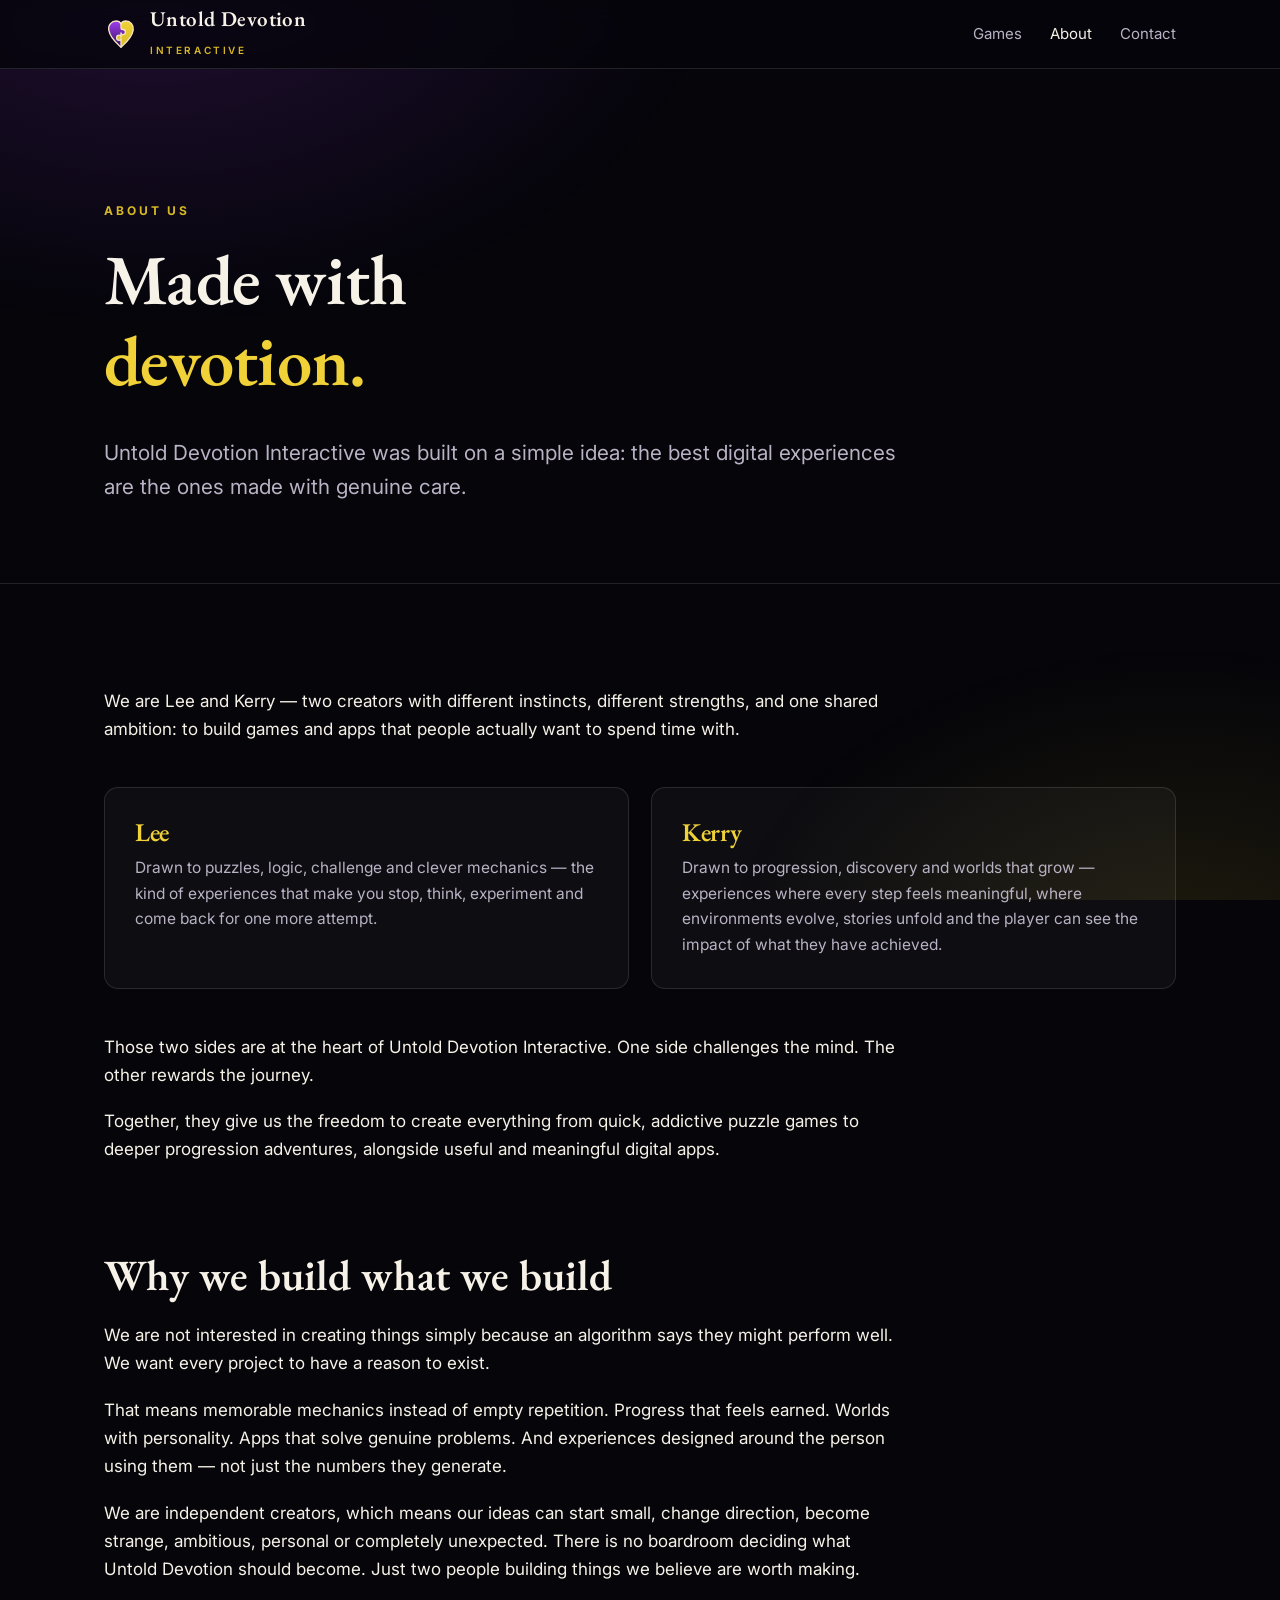
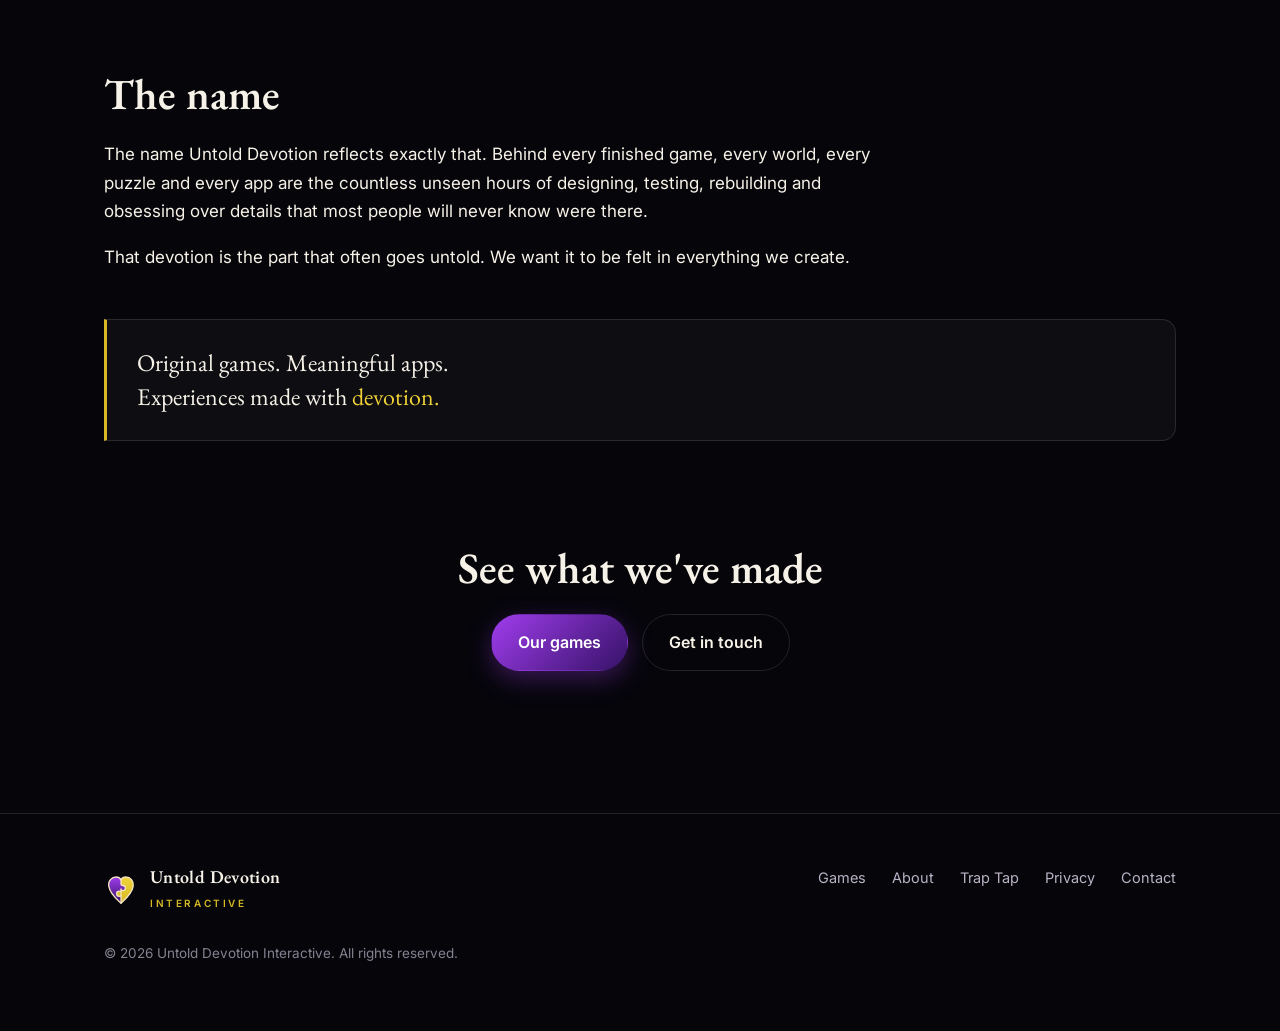
==== about/index.html @ 7710768f "Initial site" ====
<!DOCTYPE html>
<html lang="en-GB">
<head>
<meta charset="utf-8">
<meta name="viewport" content="width=device-width, initial-scale=1">
<title>About Us — Untold Devotion Interactive</title>
<meta name="description" content="Untold Devotion Interactive is Lee and Kerry — two independent creators making original games and meaningful apps, built with genuine care.">
<link rel="canonical" href="https://untolddevotion.com/about/">
<meta name="theme-color" content="#05050A">

<meta property="og:type" content="website">
<meta property="og:site_name" content="Untold Devotion Interactive">
<meta property="og:title" content="About Untold Devotion Interactive">
<meta property="og:description" content="Two independent creators. Original games. Meaningful apps. Experiences made with devotion.">
<meta property="og:url" content="https://untolddevotion.com/about/">
<meta property="og:image" content="https://untolddevotion.com/assets/brand/og-image.png">
<meta name="twitter:card" content="summary_large_image">

<link rel="icon" href="/favicon.ico" sizes="any">
<link rel="icon" href="/assets/brand/heart.svg" type="image/svg+xml">
<link rel="apple-touch-icon" href="/assets/brand/heart-512.png">

<link rel="preconnect" href="https://fonts.googleapis.com">
<link rel="preconnect" href="https://fonts.gstatic.com" crossorigin>
<link href="https://fonts.googleapis.com/css2?family=EB+Garamond:wght@500;600&family=Inter:wght@400;600;700&display=swap" rel="stylesheet">
<link rel="stylesheet" href="/assets/site.css">
</head>
<body>
<a class="skip" href="#main">Skip to content</a>

<header class="site-header">
  <div class="wrap">
    <a class="brand" href="/">
      <img src="/assets/brand/heart.svg" alt="" width="34" height="34">
      <span>
        <span class="brand-name">Untold Devotion</span><br>
        <span class="brand-sub">Interactive</span>
      </span>
    </a>
    <nav class="nav" aria-label="Main">
      <a href="/games/">Games</a>
      <a href="/about/" aria-current="page">About</a>
      <a href="/#contact">Contact</a>
    </nav>
  </div>
</header>

<main id="main">

  <section class="hero" style="padding-bottom:clamp(32px,5vw,56px)">
    <div class="wrap">
      <p class="eyebrow">About Us</p>
      <h1 style="max-width:16ch">Made with <span class="gold">devotion.</span></h1>
      <p class="lede" style="font-size:1.3rem">Untold Devotion Interactive was built on a simple idea: the best digital experiences are the ones made with genuine care.</p>
    </div>
  </section>

  <hr class="rule">

  <section>
    <div class="wrap"><div class="prose">
      <p>We are Lee and Kerry — two creators with different instincts, different strengths, and one shared ambition: to build games and apps that people actually want to spend time with.</p>
    </div></div>

    <div class="wrap" style="margin-block:44px">
      <div class="grid grid-2">
        <div class="card">
          <h3 class="gold" style="font-family:var(--display);font-size:1.6rem;font-weight:600">Lee</h3>
          <p>Drawn to puzzles, logic, challenge and clever mechanics — the kind of experiences that make you stop, think, experiment and come back for one more attempt.</p>
        </div>
        <div class="card">
          <h3 class="gold" style="font-family:var(--display);font-size:1.6rem;font-weight:600">Kerry</h3>
          <p>Drawn to progression, discovery and worlds that grow — experiences where every step feels meaningful, where environments evolve, stories unfold and the player can see the impact of what they have achieved.</p>
        </div>
      </div>
    </div>

    <div class="wrap"><div class="prose">
      <p>Those two sides are at the heart of Untold Devotion Interactive. One side challenges the mind. The other rewards the journey.</p>
      <p>Together, they give us the freedom to create everything from quick, addictive puzzle games to deeper progression adventures, alongside useful and meaningful digital apps.</p>

      <h2>Why we build what we build</h2>
      <p>We are not interested in creating things simply because an algorithm says they might perform well. We want every project to have a reason to exist.</p>
      <p>That means memorable mechanics instead of empty repetition. Progress that feels earned. Worlds with personality. Apps that solve genuine problems. And experiences designed around the person using them — not just the numbers they generate.</p>
      <p>We are independent creators, which means our ideas can start small, change direction, become strange, ambitious, personal or completely unexpected. There is no boardroom deciding what Untold Devotion should become. Just two people building things we believe are worth making.</p>

      <h2>The name</h2>
      <p>The name Untold Devotion reflects exactly that. Behind every finished game, every world, every puzzle and every app are the countless unseen hours of designing, testing, rebuilding and obsessing over details that most people will never know were there.</p>
      <p>That devotion is the part that often goes untold. We want it to be felt in everything we create.</p>
    </div></div>

    <div class="wrap" style="margin-top:48px">
      <div class="callout">
        <p style="font-family:var(--display);font-size:1.5rem;line-height:1.4;color:var(--cream)">Original games. Meaningful apps.<br>Experiences made with <span class="gold">devotion.</span></p>
      </div>
    </div>
  </section>

  <section class="cta-band" style="padding-top:0">
    <div class="wrap">
      <h2>See what we've made</h2>
      <div class="btn-row">
        <a class="btn btn-primary" href="/games/">Our games</a>
        <a class="btn btn-ghost" href="mailto:hello@untolddevotion.com">Get in touch</a>
      </div>
    </div>
  </section>

</main>

<footer class="site-footer">
  <div class="wrap">
    <div class="footer-grid">
      <div>
        <a class="brand" href="/">
          <img src="/assets/brand/heart.svg" alt="" width="30" height="30">
          <span>
            <span class="brand-name" style="font-size:18px">Untold Devotion</span><br>
            <span class="brand-sub">Interactive</span>
          </span>
        </a>
      </div>
      <nav class="footer-links" aria-label="Footer">
        <a href="/games/">Games</a>
        <a href="/about/">About</a>
        <a href="/traptap/">Trap Tap</a>
        <a href="/privacy/">Privacy</a>
        <a href="mailto:hello@untolddevotion.com">Contact</a>
      </nav>
    </div>
    <p class="footer-legal">© <span id="yr">2026</span> Untold Devotion Interactive. All rights reserved.</p>
  </div>
</footer>

<script>document.getElementById('yr').textContent = new Date().getFullYear();</script>
</body>
</html>
---- assets/site.css ----
/* Untold Devotion Interactive — site styles
   Brand kit v1.1. Locked palette: purple + gold on midnight. */

:root {
  --midnight: #05050A;
  --disc-midnight: #0B0A13;
  --deep-violet: #361267;
  --purple: #A03DED;
  --lilac: #D468F9;
  --gold: #D7B925;
  --warm-gold: #F0D238;
  --antique-gold: #897708;
  --cream: #F7F2E8;
  --seam-cream: #F4E4C2;
  --ink: #20142F;

  --text: var(--cream);
  --text-dim: #b9b2c4;
  --hairline: rgba(247, 242, 232, 0.12);
  --surface: rgba(247, 242, 232, 0.035);

  --display: "EB Garamond", Georgia, "Times New Roman", serif;
  --ui: "Inter", -apple-system, BlinkMacSystemFont, "Segoe UI", Roboto, sans-serif;

  --maxw: 1120px;
  --radius: 14px;
}

*, *::before, *::after { box-sizing: border-box; }

html { scroll-behavior: smooth; -webkit-text-size-adjust: 100%; }

body {
  margin: 0;
  background: var(--midnight);
  color: var(--text);
  font-family: var(--ui);
  font-size: 17px;
  line-height: 1.65;
  -webkit-font-smoothing: antialiased;
}

/* Ambient brand glow, purple top-left into gold bottom-right */
body::before {
  content: "";
  position: fixed;
  inset: 0;
  z-index: -1;
  background:
    radial-gradient(58rem 40rem at 12% -8%, rgba(160, 61, 237, 0.20), transparent 62%),
    radial-gradient(48rem 34rem at 92% 108%, rgba(215, 185, 37, 0.13), transparent 60%);
  pointer-events: none;
}

img, svg { max-width: 100%; height: auto; display: block; }

a { color: var(--lilac); text-decoration: none; }
a:hover { text-decoration: underline; }

:focus-visible {
  outline: 3px solid var(--warm-gold);
  outline-offset: 3px;
  border-radius: 4px;
}

.wrap { width: 100%; max-width: var(--maxw); margin-inline: auto; padding-inline: 24px; }

.skip {
  position: absolute; left: -9999px;
  background: var(--cream); color: var(--ink);
  padding: 12px 18px; border-radius: 0 0 8px 0; font-weight: 600; z-index: 100;
}
.skip:focus { left: 0; top: 0; }

/* ---------- Header ---------- */

.site-header {
  position: sticky; top: 0; z-index: 50;
  background: rgba(5, 5, 10, 0.82);
  backdrop-filter: saturate(160%) blur(14px);
  border-bottom: 1px solid var(--hairline);
}
.site-header .wrap {
  display: flex; align-items: center; justify-content: space-between;
  gap: 24px; min-height: 68px;
}

.brand { display: flex; align-items: center; gap: 12px; color: var(--cream); }
.brand:hover { text-decoration: none; }
.brand img { width: 34px; height: 34px; }
.brand-name {
  font-family: var(--display);
  font-size: 21px; font-weight: 600; letter-spacing: 0.02em; line-height: 1.1;
}
.brand-sub {
  font-size: 10px; letter-spacing: 0.26em; text-transform: uppercase;
  color: var(--gold); font-weight: 600; line-height: 1.1;
}

.nav { display: flex; align-items: center; gap: 28px; font-size: 15px; }
.nav a { color: var(--text-dim); }
.nav a:hover, .nav a[aria-current="page"] { color: var(--cream); text-decoration: none; }

/* ---------- Buttons ---------- */

.btn {
  display: inline-flex; align-items: center; justify-content: center; gap: 10px;
  font-family: var(--ui); font-size: 16px; font-weight: 600;
  padding: 14px 26px; border-radius: 999px; border: 1px solid transparent;
  cursor: pointer; transition: transform .15s ease, box-shadow .15s ease, background .15s ease;
}
.btn:hover { text-decoration: none; transform: translateY(-2px); }

.btn-primary {
  background: linear-gradient(135deg, var(--purple), var(--deep-violet));
  color: #fff;
  box-shadow: 0 8px 26px rgba(160, 61, 237, 0.34);
}
.btn-primary:hover { box-shadow: 0 12px 34px rgba(160, 61, 237, 0.46); }

.btn-ghost { background: transparent; border-color: var(--hairline); color: var(--cream); }
.btn-ghost:hover { border-color: var(--gold); color: var(--warm-gold); }

.btn[aria-disabled="true"] {
  opacity: .45; cursor: not-allowed; pointer-events: none;
}

.btn-row { display: flex; flex-wrap: wrap; gap: 14px; align-items: center; }

/* Play badge — text lockup, no third-party image dependency */
.badge-store {
  display: inline-flex; align-items: center; gap: 12px;
  padding: 12px 24px 12px 20px; border-radius: 12px;
  background: var(--cream); color: var(--ink);
  border: 1px solid var(--seam-cream);
  transition: transform .15s ease, box-shadow .15s ease;
  box-shadow: 0 6px 22px rgba(0,0,0,.4);
}
.badge-store:hover { text-decoration: none; transform: translateY(-2px); box-shadow: 0 10px 30px rgba(0,0,0,.5); }
.badge-store svg { width: 26px; height: 29px; flex: none; }
.badge-store .badge-text { display: flex; flex-direction: column; line-height: 1.15; }
.badge-store .badge-small { font-size: 10px; letter-spacing: .14em; text-transform: uppercase; opacity: .72; }
.badge-store .badge-big { font-size: 18px; font-weight: 700; letter-spacing: .01em; }

.badge-soon {
  display: inline-flex; align-items: center; gap: 12px;
  padding: 12px 24px 12px 20px; border-radius: 12px;
  border: 1px dashed var(--hairline); color: var(--text-dim); background: transparent;
}
.badge-soon svg { width: 26px; height: 29px; flex: none; opacity: .5; }
.badge-soon .badge-text { display: flex; flex-direction: column; line-height: 1.15; }
.badge-soon .badge-small { font-size: 10px; letter-spacing: .14em; text-transform: uppercase; opacity: .7; }
.badge-soon .badge-big { font-size: 18px; font-weight: 700; }

/* ---------- Typography ---------- */

h1, h2, h3 { font-family: var(--display); font-weight: 600; line-height: 1.15; margin: 0 0 .5em; }
h1 { font-size: clamp(2.6rem, 6.5vw, 4.4rem); letter-spacing: -0.01em; }
h2 { font-size: clamp(1.9rem, 3.6vw, 2.7rem); }
h3 { font-size: 1.3rem; font-family: var(--ui); font-weight: 700; letter-spacing: -0.01em; }
p { margin: 0 0 1.1em; }

.eyebrow {
  font-family: var(--ui); font-size: 12px; font-weight: 700;
  letter-spacing: 0.24em; text-transform: uppercase; color: var(--gold);
  margin-bottom: 18px;
}
.lede { font-size: 1.18rem; color: var(--text-dim); max-width: 62ch; }
.gold { color: var(--warm-gold); }
.rule { height: 1px; background: var(--hairline); border: 0; margin: 0; }

section { padding-block: clamp(56px, 8vw, 104px); }
.section-head { max-width: 62ch; margin-bottom: 44px; }

/* ---------- Hero ---------- */

.hero { padding-block: clamp(64px, 11vw, 132px); }
.hero-grid {
  display: grid; grid-template-columns: 1.15fr .85fr;
  gap: clamp(32px, 6vw, 72px); align-items: center;
}
.hero-art { display: flex; justify-content: center; }
.hero-art img { width: min(340px, 78%); filter: drop-shadow(0 24px 60px rgba(160, 61, 237, .42)); }

/* ---------- Cards ---------- */

.grid { display: grid; gap: 22px; }
.grid-3 { grid-template-columns: repeat(3, 1fr); }
.grid-2 { grid-template-columns: repeat(2, 1fr); }

.card {
  background: var(--surface);
  border: 1px solid var(--hairline);
  border-radius: var(--radius);
  padding: 30px;
}
.card h3 { margin-bottom: 8px; }
.card p { color: var(--text-dim); margin: 0; font-size: 15.5px; }
.card .num {
  font-family: var(--display); font-size: 2rem; color: var(--gold);
  line-height: 1; margin-bottom: 12px;
}

/* Route cards — homepage Games / Apps split */
.route-card { display: block; color: var(--text); transition: border-color .2s ease, transform .2s ease; }
.route-card:hover { text-decoration: none; border-color: rgba(215,185,37,.45); transform: translateY(-3px); }
.route-card p { color: var(--text-dim); }
.route-link { font-weight: 600; font-size: 15px; color: var(--lilac); }
.route-card:hover .route-link { color: var(--warm-gold); }

/* Game card */
.game-card {
  display: grid; grid-template-columns: 168px 1fr; gap: 30px; align-items: center;
  background: var(--surface); border: 1px solid var(--hairline);
  border-radius: 20px; padding: 32px;
  transition: border-color .2s ease, transform .2s ease;
}
.game-card:hover { border-color: rgba(215,185,37,.4); transform: translateY(-3px); }
.game-card .art {
  width: 168px; height: 168px; border-radius: 34px; overflow: hidden;
  background: linear-gradient(150deg, var(--deep-violet), var(--midnight));
  display: grid; place-items: center;
  border: 1px solid var(--hairline);
}
.game-card .art img { width: 100%; height: 100%; object-fit: cover; }
.game-card h3 { font-family: var(--display); font-size: 1.75rem; font-weight: 600; margin-bottom: 6px; }
.meta { display: flex; flex-wrap: wrap; gap: 8px; margin: 0 0 14px; padding: 0; list-style: none; }
.meta li {
  font-size: 12px; letter-spacing: .08em; text-transform: uppercase; font-weight: 600;
  padding: 5px 12px; border-radius: 999px;
  border: 1px solid var(--hairline); color: var(--text-dim);
}

/* Screenshots */
.shots {
  display: grid; grid-auto-flow: column; grid-auto-columns: minmax(232px, 1fr);
  gap: 20px; overflow-x: auto; padding-bottom: 14px;
  scroll-snap-type: x mandatory;
}
.shot {
  aspect-ratio: 9 / 19.5; border-radius: 20px; overflow: hidden;
  background: linear-gradient(160deg, var(--disc-midnight), #150d24);
  border: 1px solid var(--hairline);
  display: grid; place-items: center; text-align: center;
  color: var(--text-dim); font-size: 13px; padding: 20px;
  scroll-snap-align: start;
}
.shot img { width: 100%; height: 100%; object-fit: cover; }

/* Callout */
.callout {
  border: 1px solid var(--hairline); border-left: 3px solid var(--gold);
  background: var(--surface); border-radius: 0 var(--radius) var(--radius) 0;
  padding: 26px 30px;
}
.callout p:last-child { margin-bottom: 0; }

/* CTA band */
.cta-band { text-align: center; }
.cta-band .btn-row { justify-content: center; }

/* ---------- Prose (privacy, legal) ---------- */

.prose { max-width: 72ch; }
.prose h2 { margin-top: 2em; }
.prose ul { padding-left: 1.3em; color: var(--text-dim); }
.prose li { margin-bottom: .5em; }
.prose .updated { color: var(--text-dim); font-size: 15px; }

/* ---------- Footer ---------- */

.site-footer {
  border-top: 1px solid var(--hairline);
  padding-block: 52px; margin-top: 40px;
  color: var(--text-dim); font-size: 14.5px;
}
.footer-grid { display: flex; flex-wrap: wrap; gap: 32px; justify-content: space-between; align-items: flex-start; }
.footer-links { display: flex; flex-wrap: wrap; gap: 26px; }
.footer-links a { color: var(--text-dim); }
.footer-links a:hover { color: var(--cream); }
.footer-legal { margin-top: 28px; font-size: 13.5px; opacity: .72; max-width: 70ch; }

/* ---------- Responsive ---------- */

@media (max-width: 900px) {
  .hero-grid { grid-template-columns: 1fr; text-align: left; }
  .hero-art { order: -1; }
  .hero-art img { width: min(220px, 55%); }
  .grid-3, .grid-2 { grid-template-columns: 1fr; }
  .game-card { grid-template-columns: 1fr; justify-items: start; }
  .nav { gap: 18px; font-size: 14px; }
  .brand-sub { display: none; }
  .brand-name { font-size: 17px; white-space: nowrap; }
  .brand img { width: 28px; height: 28px; }
  .site-header .wrap { gap: 14px; min-height: 60px; }
}

@media (max-width: 560px) {
  body { font-size: 16px; }
  .wrap { padding-inline: 18px; }
  .btn, .badge-store, .badge-soon { width: 100%; }
  .btn-row { gap: 10px; }
  .game-card .art { width: 128px; height: 128px; border-radius: 26px; }
  .card { padding: 24px; }
}

@media (prefers-reduced-motion: reduce) {
  html { scroll-behavior: auto; }
  * { transition: none !important; animation: none !important; }
}
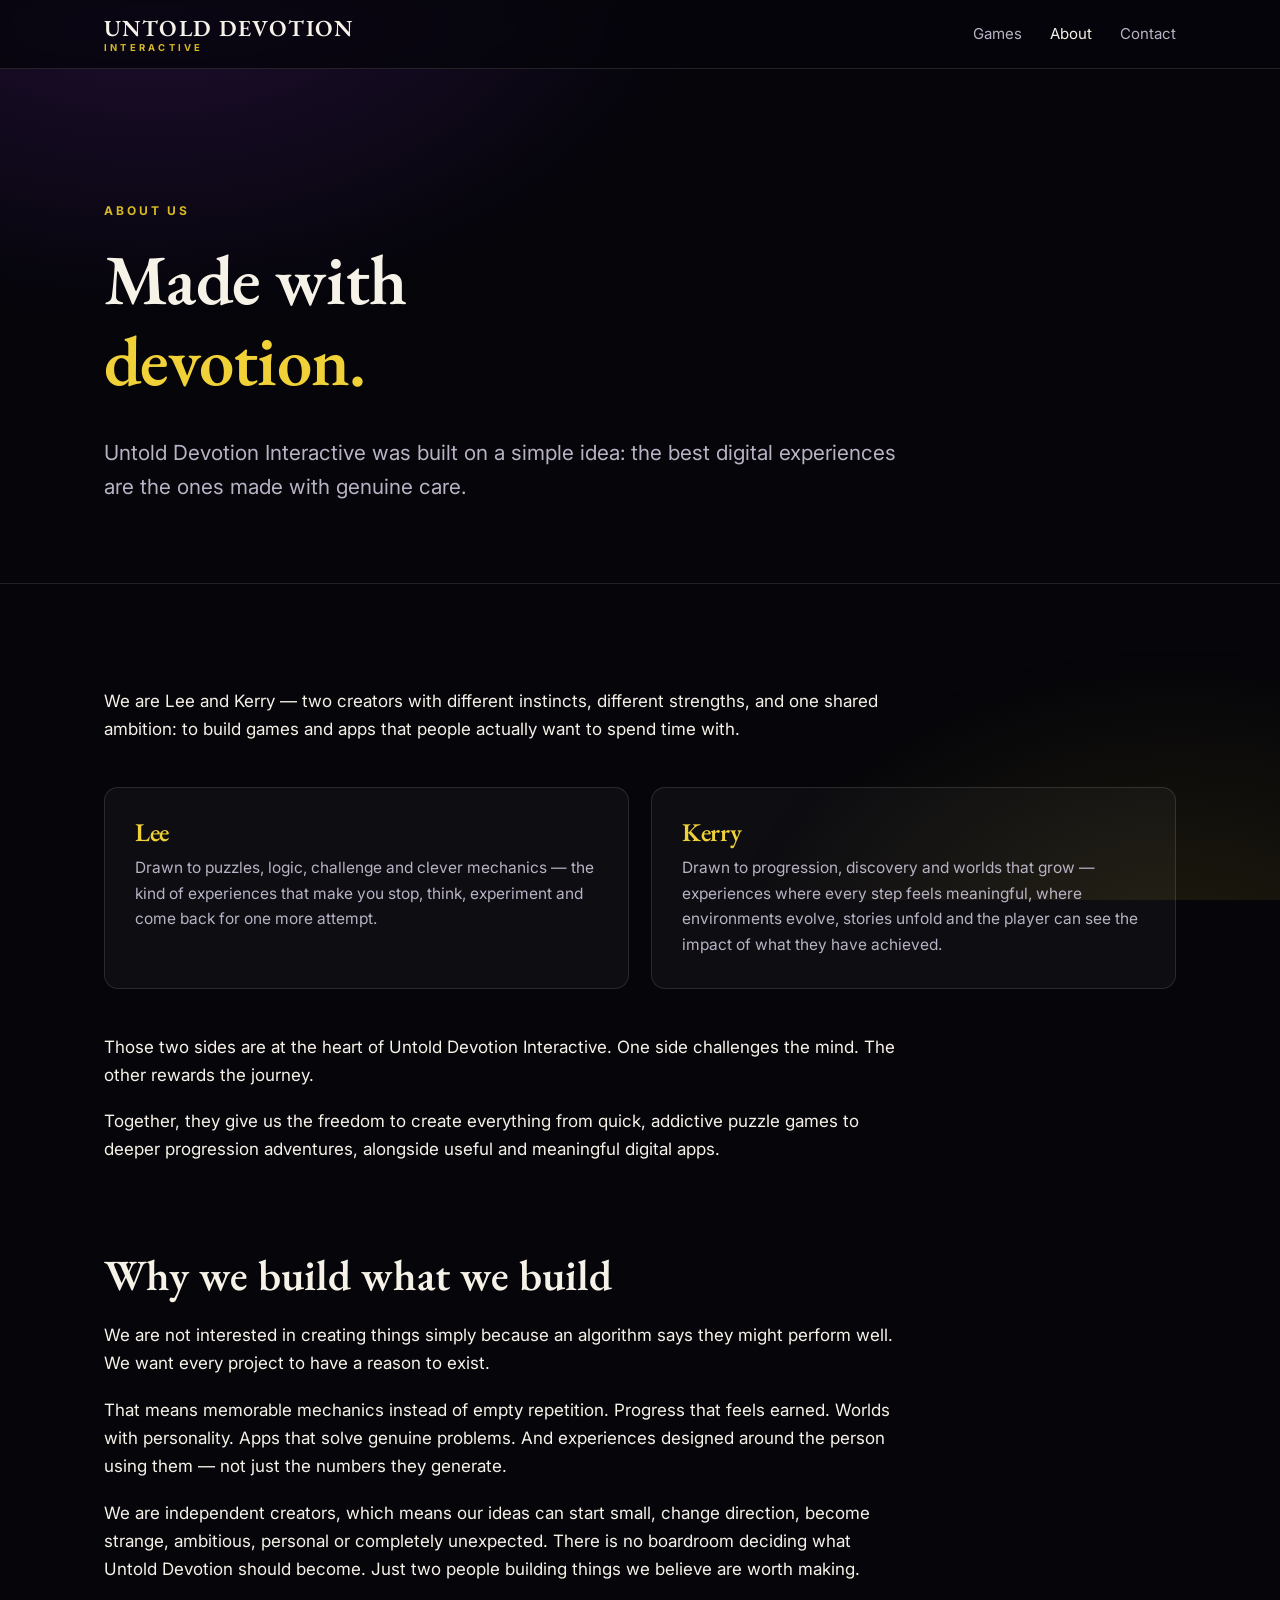
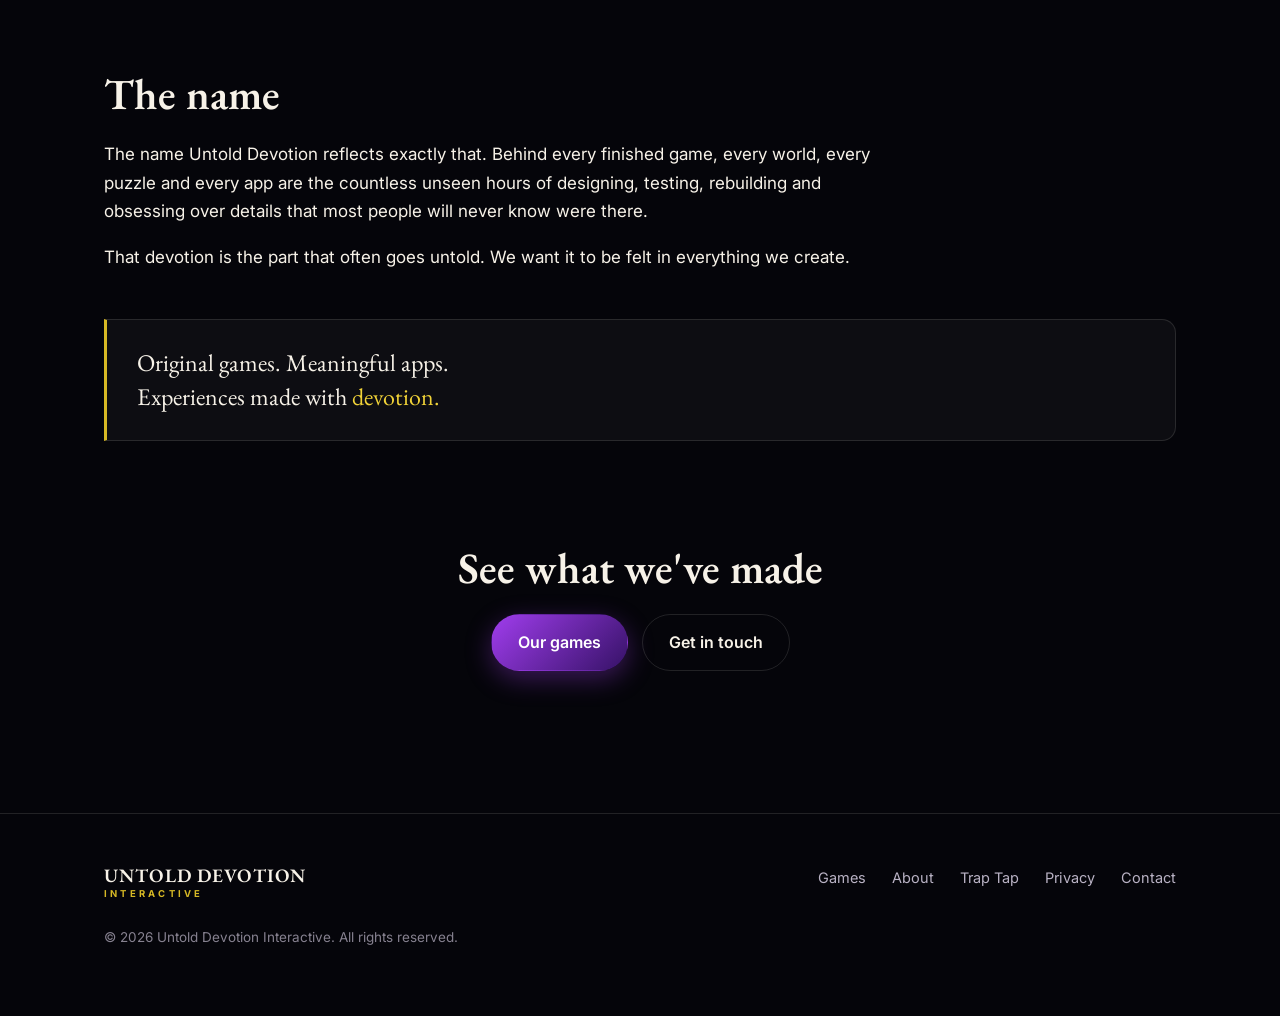
==== commit 36afd15e: "Website update" ====
--- a/about/index.html
+++ b/about/index.html
@@ -13,12 +13,12 @@
 <meta property="og:title" content="About Untold Devotion Interactive">
 <meta property="og:description" content="Two independent creators. Original games. Meaningful apps. Experiences made with devotion.">
 <meta property="og:url" content="https://untolddevotion.com/about/">
-<meta property="og:image" content="https://untolddevotion.com/assets/brand/og-image.png">
+<meta property="og:image" content="https://untolddevotion.com/assets/brand/og-image.jpg">
 <meta name="twitter:card" content="summary_large_image">
 
 <link rel="icon" href="/favicon.ico" sizes="any">
-<link rel="icon" href="/assets/brand/heart.svg" type="image/svg+xml">
-<link rel="apple-touch-icon" href="/assets/brand/heart-512.png">
+<link rel="icon" href="/assets/brand/mark.svg" type="image/svg+xml">
+<link rel="apple-touch-icon" href="/assets/brand/touch-icon.png">
 
 <link rel="preconnect" href="https://fonts.googleapis.com">
 <link rel="preconnect" href="https://fonts.gstatic.com" crossorigin>
@@ -31,11 +31,8 @@
 <header class="site-header">
   <div class="wrap">
     <a class="brand" href="/">
-      <img src="/assets/brand/heart.svg" alt="" width="34" height="34">
-      <span>
-        <span class="brand-name">Untold Devotion</span><br>
-        <span class="brand-sub">Interactive</span>
-      </span>
+      <span class="brand-name">Untold Devotion</span>
+      <span class="brand-sub">Interactive</span>
     </a>
     <nav class="nav" aria-label="Main">
       <a href="/games/">Games</a>
@@ -113,11 +110,8 @@
     <div class="footer-grid">
       <div>
         <a class="brand" href="/">
-          <img src="/assets/brand/heart.svg" alt="" width="30" height="30">
-          <span>
-            <span class="brand-name" style="font-size:18px">Untold Devotion</span><br>
-            <span class="brand-sub">Interactive</span>
-          </span>
+          <span class="brand-name" style="font-size:19px">Untold Devotion</span>
+          <span class="brand-sub">Interactive</span>
         </a>
       </div>
       <nav class="footer-links" aria-label="Footer">
--- a/assets/site.css
+++ b/assets/site.css
@@ -85,16 +85,47 @@
   gap: 24px; min-height: 68px;
 }
 
-.brand { display: flex; align-items: center; gap: 12px; color: var(--cream); }
+/* Wordmark — type only, no mark */
+.brand { display: block; color: var(--cream); line-height: 1; }
 .brand:hover { text-decoration: none; }
-.brand img { width: 34px; height: 34px; }
+.brand:hover .brand-name { color: var(--warm-gold); }
 .brand-name {
+  display: block;
   font-family: var(--display);
-  font-size: 21px; font-weight: 600; letter-spacing: 0.02em; line-height: 1.1;
+  font-size: 23px; font-weight: 600; letter-spacing: 0.06em; line-height: 1.05;
+  text-transform: uppercase;
+  transition: color .18s ease;
 }
 .brand-sub {
-  font-size: 10px; letter-spacing: 0.26em; text-transform: uppercase;
-  color: var(--gold); font-weight: 600; line-height: 1.1;
+  display: block; margin-top: 3px;
+  font-size: 9.5px; letter-spacing: 0.34em; text-transform: uppercase;
+  color: var(--gold); font-weight: 700; line-height: 1;
+}
+
+/* ---------- Banner hero (homepage) ---------- */
+
+.banner {
+  position: relative;
+  width: 100%;
+  border-bottom: 1px solid var(--hairline);
+  background: var(--midnight);
+  overflow: hidden;
+}
+.banner img {
+  width: 100%; height: auto; display: block;
+}
+/* Feather the artwork into the page background at the bottom edge */
+.banner::after {
+  content: "";
+  position: absolute; left: 0; right: 0; bottom: -1px; height: 22%;
+  background: linear-gradient(to bottom, rgba(5,5,10,0), var(--midnight));
+  pointer-events: none;
+}
+.banner-tagline {
+  text-align: center;
+  padding: 26px 24px 0;
+  font-size: 1.06rem; color: var(--text-dim);
+  max-width: 60ch; margin-inline: auto;
 }
 
 .nav { display: flex; align-items: center; gap: 28px; font-size: 15px; }
@@ -246,6 +277,26 @@
   scroll-snap-align: start;
 }
 .shot img { width: 100%; height: 100%; object-fit: cover; }
+
+/* Policy table */
+.table-wrap { overflow-x: auto; -webkit-overflow-scrolling: touch; }
+.policy-table {
+  width: 100%; border-collapse: collapse; min-width: 560px;
+  font-size: 15.5px; background: var(--surface);
+  border: 1px solid var(--hairline); border-radius: var(--radius);
+  overflow: hidden;
+}
+.policy-table th, .policy-table td {
+  padding: 16px 20px; text-align: left; vertical-align: top;
+  border-bottom: 1px solid var(--hairline);
+}
+.policy-table th {
+  font-size: 12px; letter-spacing: .12em; text-transform: uppercase;
+  color: var(--gold); font-weight: 700;
+}
+.policy-table tbody tr:last-child td { border-bottom: 0; }
+.policy-table td { color: var(--text-dim); }
+.policy-table td strong { color: var(--cream); }
 
 /* Callout */
 .callout {
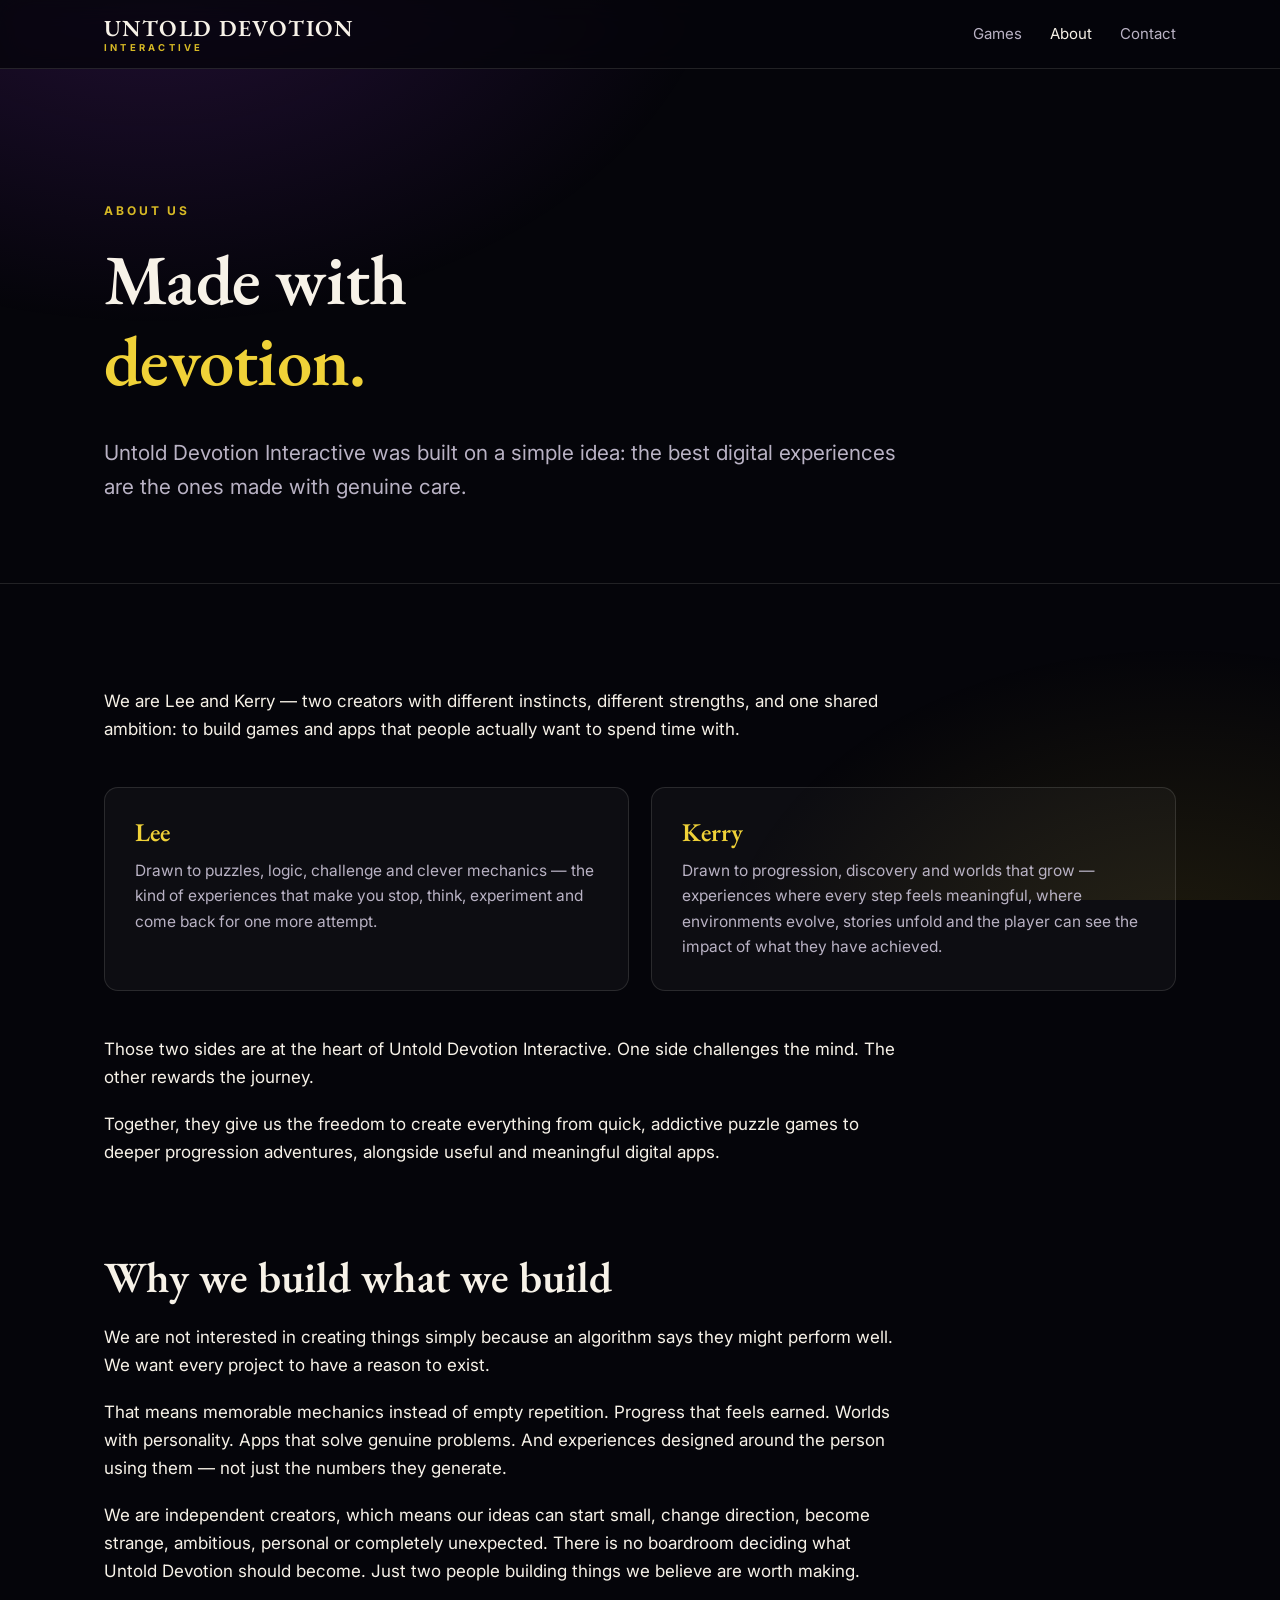
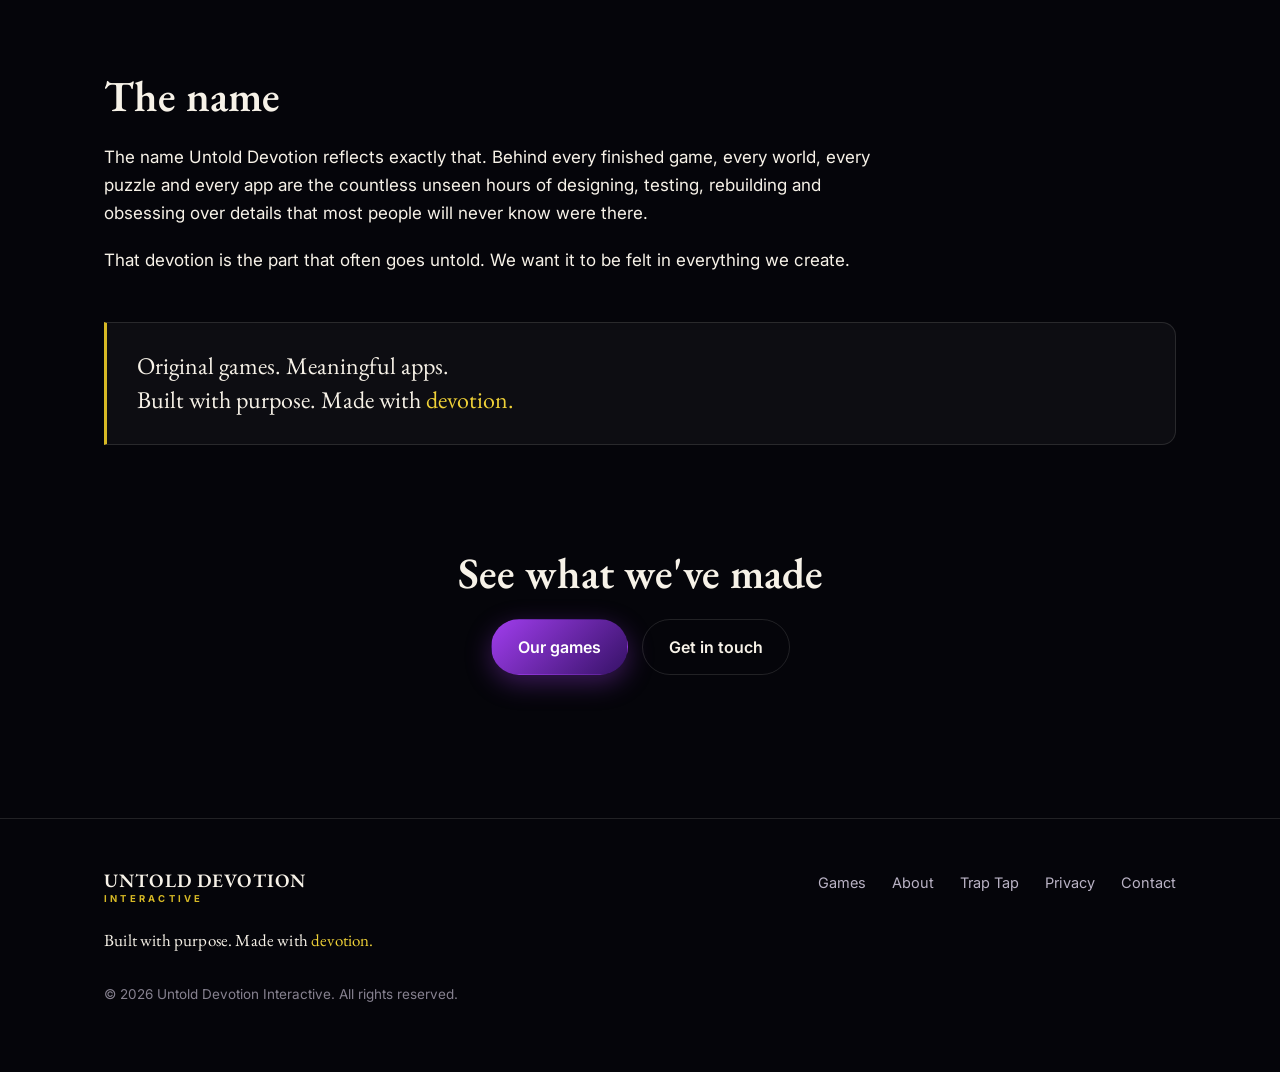
==== commit b0dc3ac6: "website update" ====
--- a/about/index.html
+++ b/about/index.html
@@ -62,11 +62,11 @@
     <div class="wrap" style="margin-block:44px">
       <div class="grid grid-2">
         <div class="card">
-          <h3 class="gold" style="font-family:var(--display);font-size:1.6rem;font-weight:600">Lee</h3>
+          <h2 class="gold" style="font-family:var(--display);font-size:1.6rem;font-weight:600;margin-bottom:.4em">Lee</h2>
           <p>Drawn to puzzles, logic, challenge and clever mechanics — the kind of experiences that make you stop, think, experiment and come back for one more attempt.</p>
         </div>
         <div class="card">
-          <h3 class="gold" style="font-family:var(--display);font-size:1.6rem;font-weight:600">Kerry</h3>
+          <h2 class="gold" style="font-family:var(--display);font-size:1.6rem;font-weight:600;margin-bottom:.4em">Kerry</h2>
           <p>Drawn to progression, discovery and worlds that grow — experiences where every step feels meaningful, where environments evolve, stories unfold and the player can see the impact of what they have achieved.</p>
         </div>
       </div>
@@ -88,7 +88,7 @@
 
     <div class="wrap" style="margin-top:48px">
       <div class="callout">
-        <p style="font-family:var(--display);font-size:1.5rem;line-height:1.4;color:var(--cream)">Original games. Meaningful apps.<br>Experiences made with <span class="gold">devotion.</span></p>
+        <p style="font-family:var(--display);font-size:1.5rem;line-height:1.45;color:var(--cream)">Original games. Meaningful apps.<br>Built with purpose. Made with <span class="gold">devotion.</span></p>
       </div>
     </div>
   </section>
@@ -122,6 +122,7 @@
         <a href="mailto:hello@untolddevotion.com">Contact</a>
       </nav>
     </div>
+    <p class="footer-tagline">Built with purpose. Made with <span class="gold">devotion.</span></p>
     <p class="footer-legal">© <span id="yr">2026</span> Untold Devotion Interactive. All rights reserved.</p>
   </div>
 </footer>
--- a/assets/site.css
+++ b/assets/site.css
@@ -262,6 +262,33 @@
   border: 1px solid var(--hairline); color: var(--text-dim);
 }
 
+/* In-development card treatment */
+.art-placeholder {
+  position: relative;
+  background:
+    radial-gradient(120% 100% at 30% 20%, rgba(160,61,237,.32), transparent 60%),
+    linear-gradient(150deg, var(--deep-violet), var(--midnight));
+}
+.art-initial {
+  font-family: var(--display);
+  font-size: 4.2rem; font-weight: 600; line-height: 1;
+  color: var(--gold); opacity: .85;
+  text-shadow: 0 2px 18px rgba(215,185,37,.25);
+}
+.meta-dev { border-color: rgba(215,185,37,.45) !important; color: var(--warm-gold) !important; }
+.teaser {
+  font-family: var(--display);
+  font-size: 1.32rem; line-height: 1.35; color: var(--warm-gold);
+  margin: 0 0 12px;
+}
+
+/* Footer tagline */
+.footer-tagline {
+  font-family: var(--display);
+  font-size: 1.06rem; color: var(--cream);
+  margin: 24px 0 0; letter-spacing: .01em;
+}
+
 /* Screenshots */
 .shots {
   display: grid; grid-auto-flow: column; grid-auto-columns: minmax(232px, 1fr);
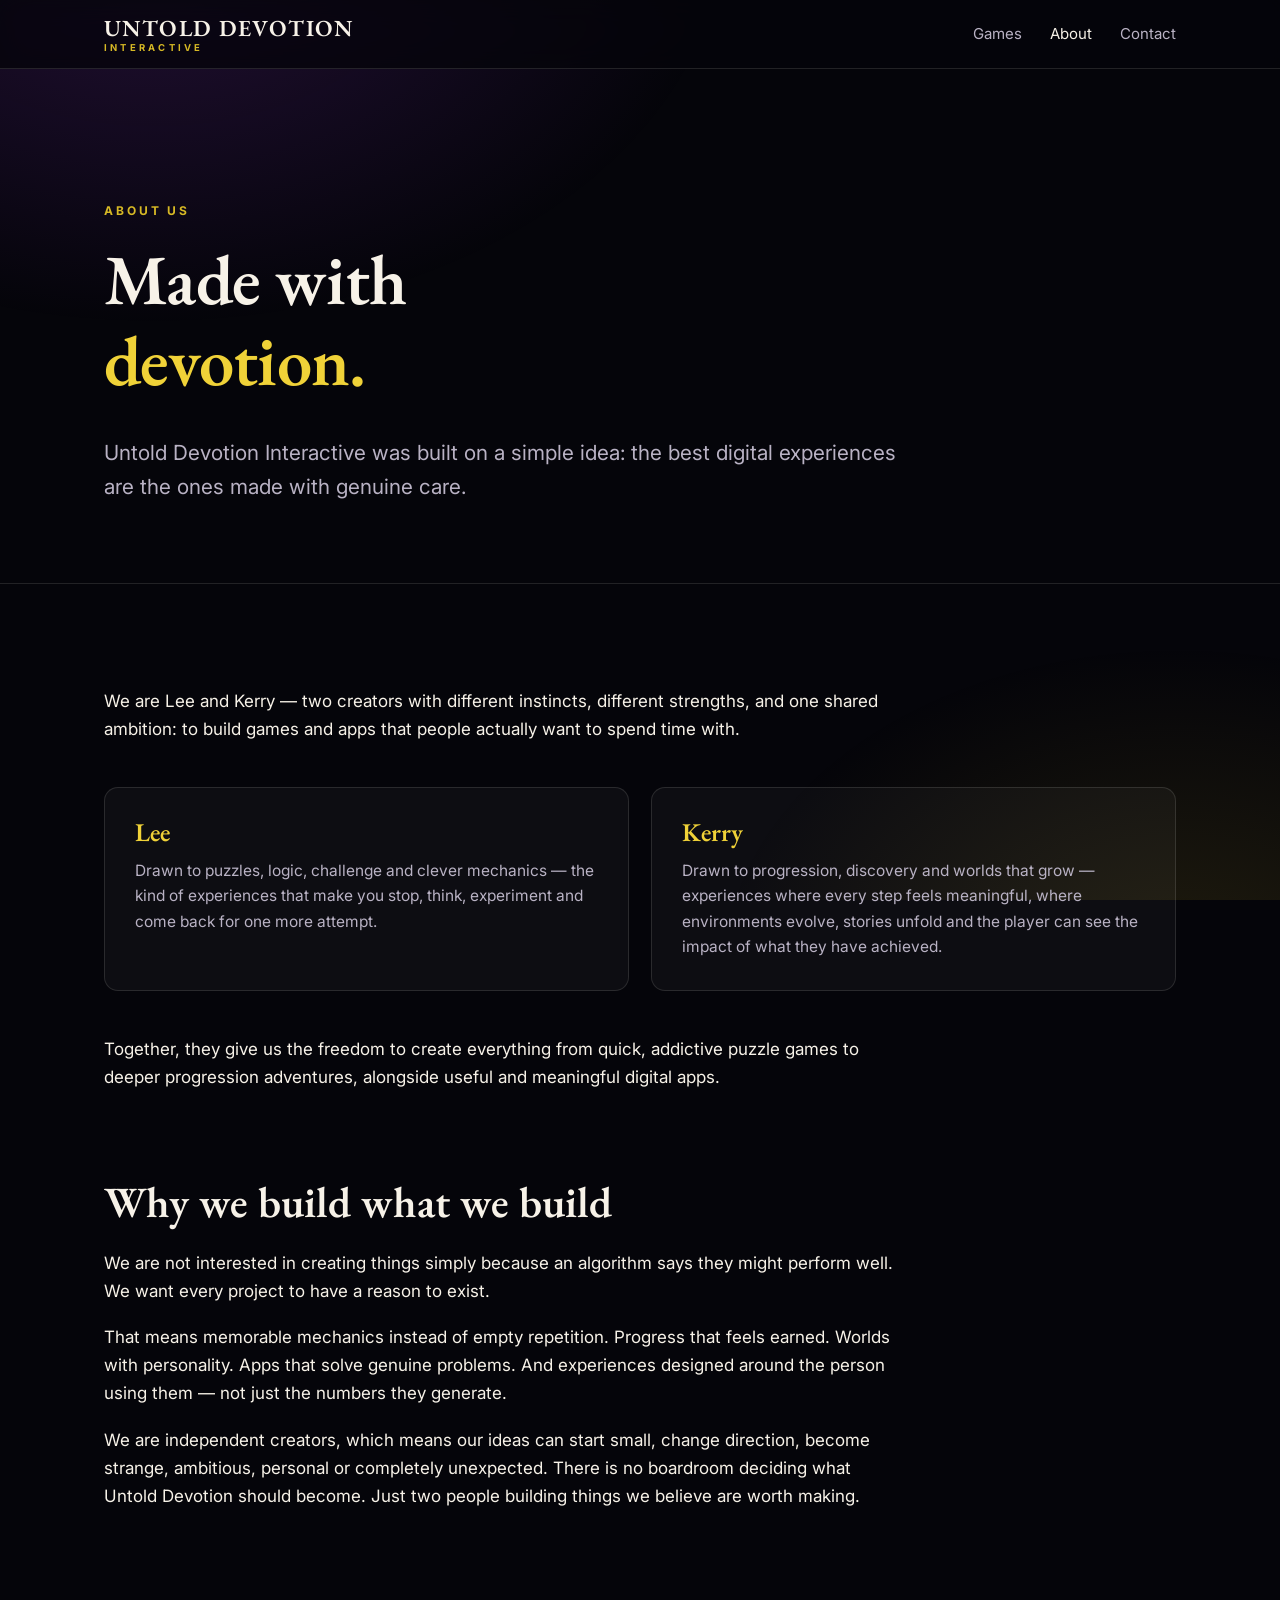
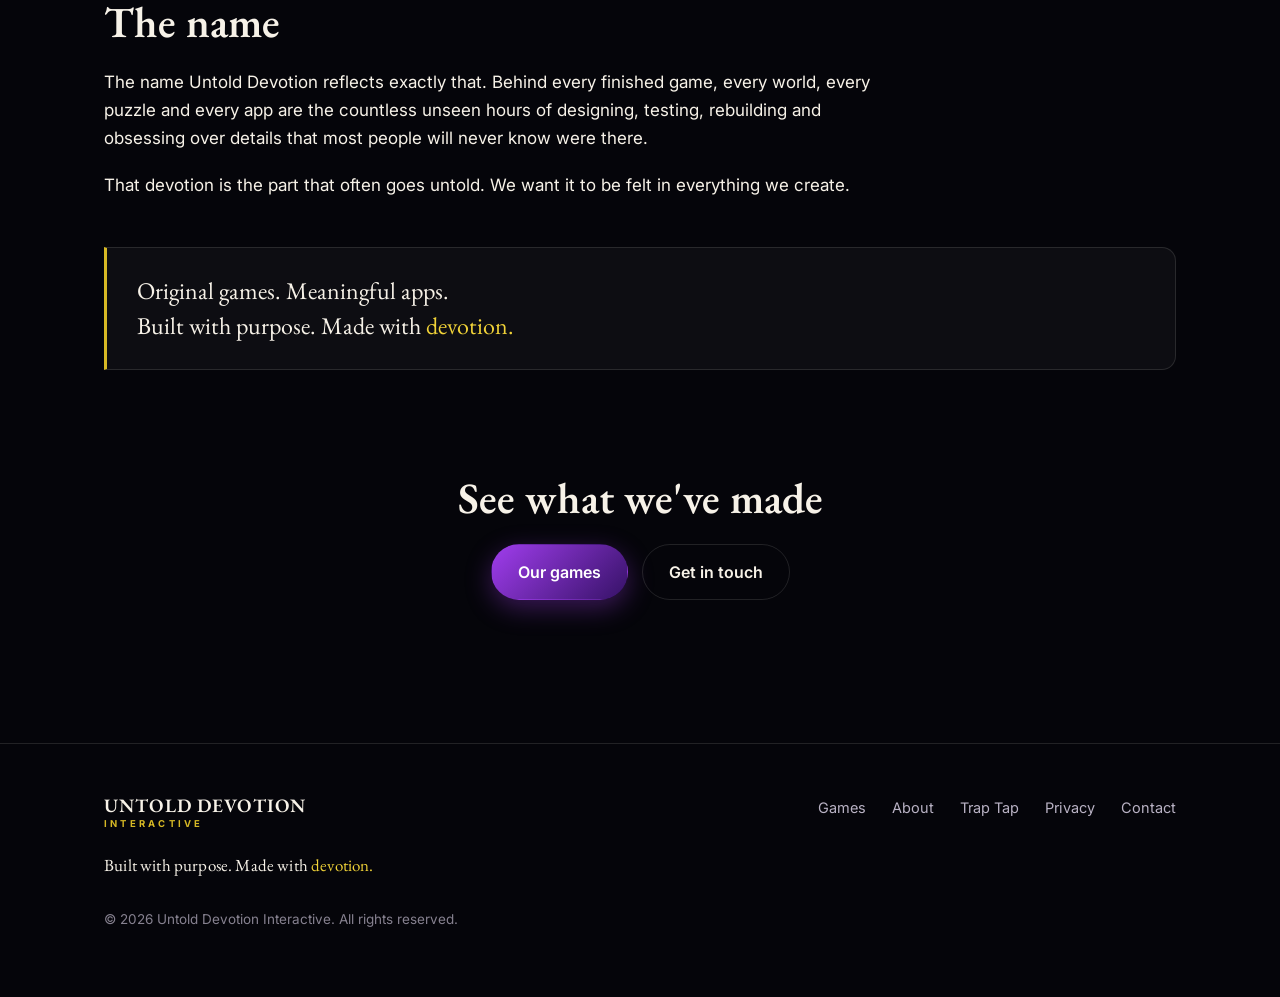
==== commit 3fa5441e: "update 18.08.2026" ====
--- a/about/index.html
+++ b/about/index.html
@@ -23,7 +23,7 @@
 <link rel="preconnect" href="https://fonts.googleapis.com">
 <link rel="preconnect" href="https://fonts.gstatic.com" crossorigin>
 <link href="https://fonts.googleapis.com/css2?family=EB+Garamond:wght@500;600&family=Inter:wght@400;600;700&display=swap" rel="stylesheet">
-<link rel="stylesheet" href="/assets/site.css">
+<link rel="stylesheet" href="/assets/site.css?v=19122ed1">
 </head>
 <body>
 <a class="skip" href="#main">Skip to content</a>
@@ -47,7 +47,7 @@
   <section class="hero" style="padding-bottom:clamp(32px,5vw,56px)">
     <div class="wrap">
       <p class="eyebrow">About Us</p>
-      <h1 style="max-width:16ch">Made with <span class="gold">devotion.</span></h1>
+      <h1 style="max-width:16ch;font-size:clamp(2rem,8vw,4.4rem)">Made with <span class="gold">devotion.</span></h1>
       <p class="lede" style="font-size:1.3rem">Untold Devotion Interactive was built on a simple idea: the best digital experiences are the ones made with genuine care.</p>
     </div>
   </section>
@@ -73,7 +73,6 @@
     </div>
 
     <div class="wrap"><div class="prose">
-      <p>Those two sides are at the heart of Untold Devotion Interactive. One side challenges the mind. The other rewards the journey.</p>
       <p>Together, they give us the freedom to create everything from quick, addictive puzzle games to deeper progression adventures, alongside useful and meaningful digital apps.</p>
 
       <h2>Why we build what we build</h2>
--- a/assets/site.css
+++ b/assets/site.css
@@ -107,9 +107,11 @@
 .banner {
   position: relative;
   width: 100%;
+  padding-block: 0;              /* overrides the global section padding */
   border-bottom: 1px solid var(--hairline);
   background: var(--midnight);
   overflow: hidden;
+  line-height: 0;                /* kills the inline-descender gap under the image */
 }
 .banner img {
   width: 100%; height: auto; display: block;
@@ -366,11 +368,35 @@
   .hero-art img { width: min(220px, 55%); }
   .grid-3, .grid-2 { grid-template-columns: 1fr; }
   .game-card { grid-template-columns: 1fr; justify-items: start; }
-  .nav { gap: 18px; font-size: 14px; }
-  .brand-sub { display: none; }
-  .brand-name { font-size: 17px; white-space: nowrap; }
-  .brand img { width: 28px; height: 28px; }
-  .site-header .wrap { gap: 14px; min-height: 60px; }
+  .nav { gap: 20px; font-size: 15px; }
+  .brand-name { font-size: 19px; letter-spacing: 0.05em; }
+}
+
+/* ---- Phone header: brand on its own line, nav as a full-width row ---- */
+@media (max-width: 760px) {
+  .site-header .wrap {
+    flex-direction: column; align-items: stretch;
+    gap: 0; min-height: 0; padding-block: 12px;
+  }
+  .brand { text-align: center; }
+  .brand-name { font-size: 20px; white-space: nowrap; }
+  .brand-sub { font-size: 9px; letter-spacing: 0.3em; }
+
+  .nav {
+    justify-content: center;
+    gap: 4px;
+    margin-top: 10px;
+    padding-top: 10px;
+    border-top: 1px solid var(--hairline);
+    font-size: 14px;
+  }
+  .nav a {
+    white-space: nowrap;          /* never break "Games & Apps" */
+    padding: 8px 12px;            /* comfortable tap target */
+    border-radius: 999px;
+    line-height: 1.2;
+  }
+  .nav a[aria-current="page"] { background: var(--surface); color: var(--cream); }
 }
 
 @media (max-width: 560px) {
@@ -378,8 +404,33 @@
   .wrap { padding-inline: 18px; }
   .btn, .badge-store, .badge-soon { width: 100%; }
   .btn-row { gap: 10px; }
-  .game-card .art { width: 128px; height: 128px; border-radius: 26px; }
   .card { padding: 24px; }
+
+  /* Game / project cards: icon and text stack cleanly */
+  .game-card { padding: 24px; gap: 20px; border-radius: 18px; }
+  .game-card .art { width: 104px; height: 104px; border-radius: 24px; }
+  .game-card h3 { font-size: 1.45rem; }
+  .art-initial { font-size: 3rem; }
+  .teaser { font-size: 1.15rem; }
+
+  /* Chips wrap tidily instead of stretching the row */
+  .meta { gap: 6px; }
+  .meta li { font-size: 11px; padding: 4px 10px; }
+
+  .section-head { margin-bottom: 32px; }
+  .callout { padding: 22px 20px; }
+  .footer-grid { gap: 22px; }
+  .footer-links { gap: 4px 8px; font-size: 14px; }
+  .footer-links a { padding: 8px 10px; margin: -8px 0; }
+  .route-link { display: inline-block; padding: 6px 0; }
+  .footer-tagline { font-size: 1rem; margin-top: 20px; }
+}
+
+@media (max-width: 400px) {
+  .nav { gap: 0; }
+  .nav a { padding: 8px 9px; font-size: 13.5px; }
+  .wrap { padding-inline: 16px; }
+  .game-card .art { width: 88px; height: 88px; border-radius: 20px; }
 }
 
 @media (prefers-reduced-motion: reduce) {
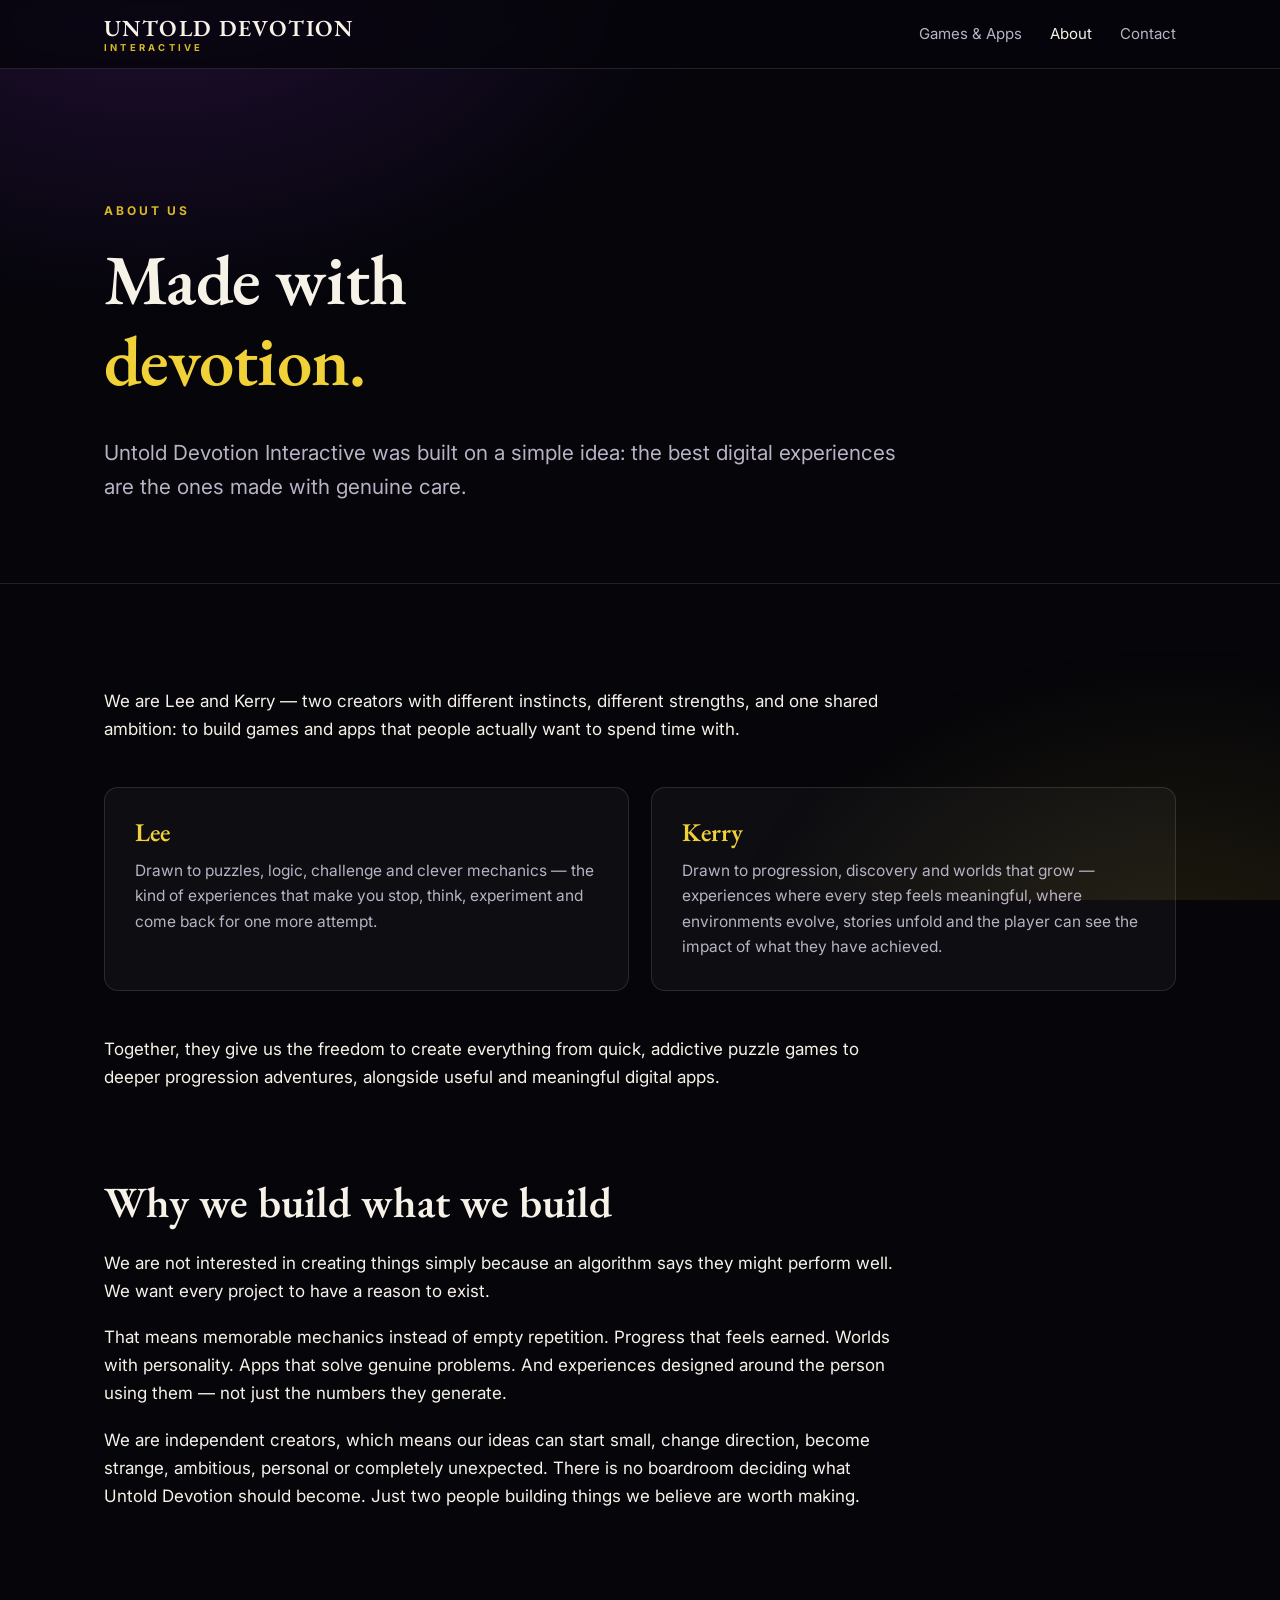
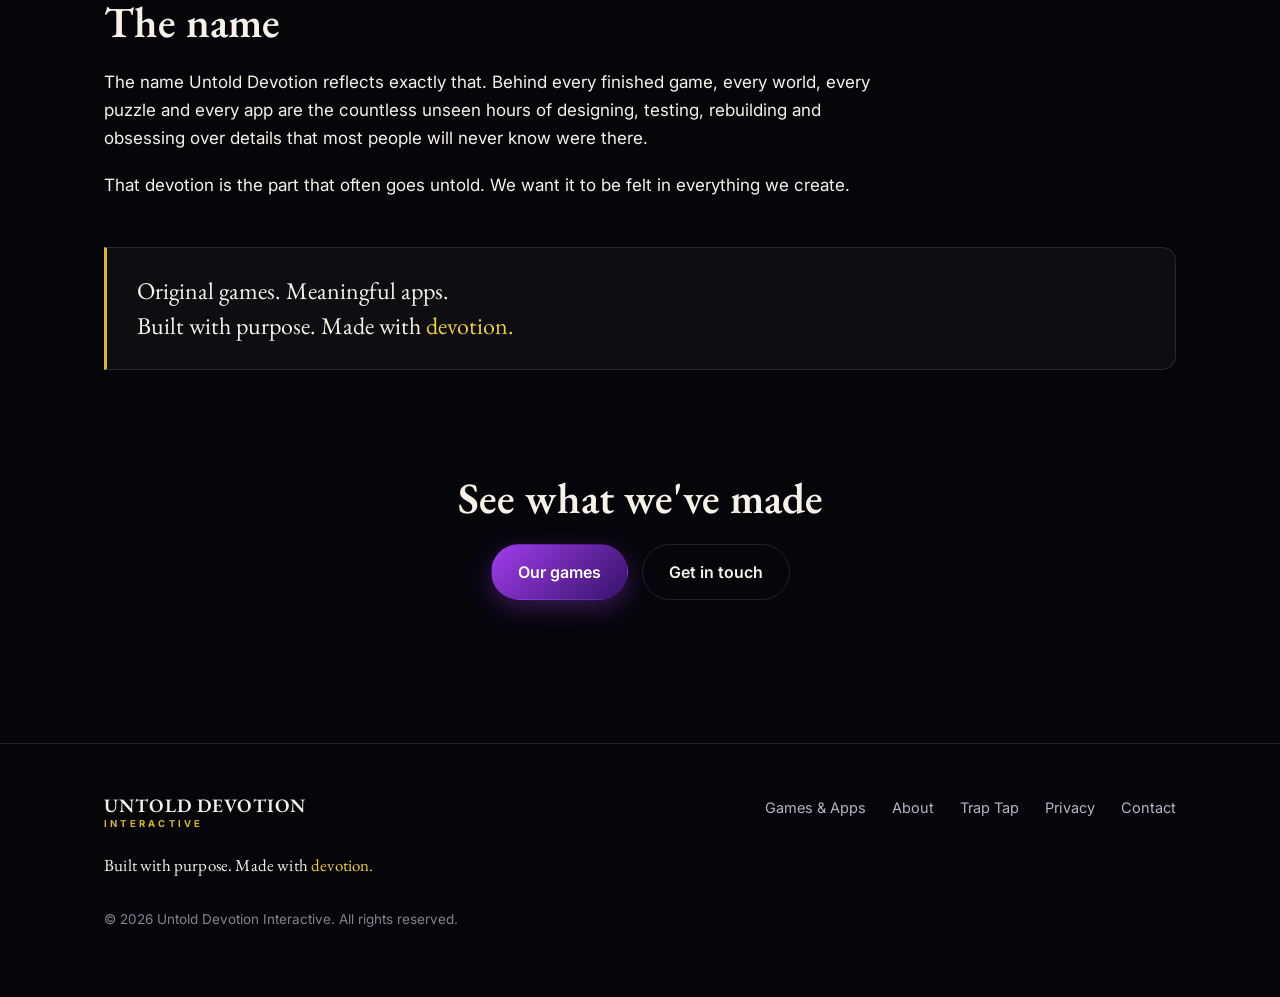
==== commit cbe68d21: "site update" ====
--- a/about/index.html
+++ b/about/index.html
@@ -35,7 +35,7 @@
       <span class="brand-sub">Interactive</span>
     </a>
     <nav class="nav" aria-label="Main">
-      <a href="/games/">Games</a>
+      <a href="/games/">Games &amp; Apps</a>
       <a href="/about/" aria-current="page">About</a>
       <a href="/#contact">Contact</a>
     </nav>
@@ -114,7 +114,7 @@
         </a>
       </div>
       <nav class="footer-links" aria-label="Footer">
-        <a href="/games/">Games</a>
+        <a href="/games/">Games &amp; Apps</a>
         <a href="/about/">About</a>
         <a href="/traptap/">Trap Tap</a>
         <a href="/privacy/">Privacy</a>
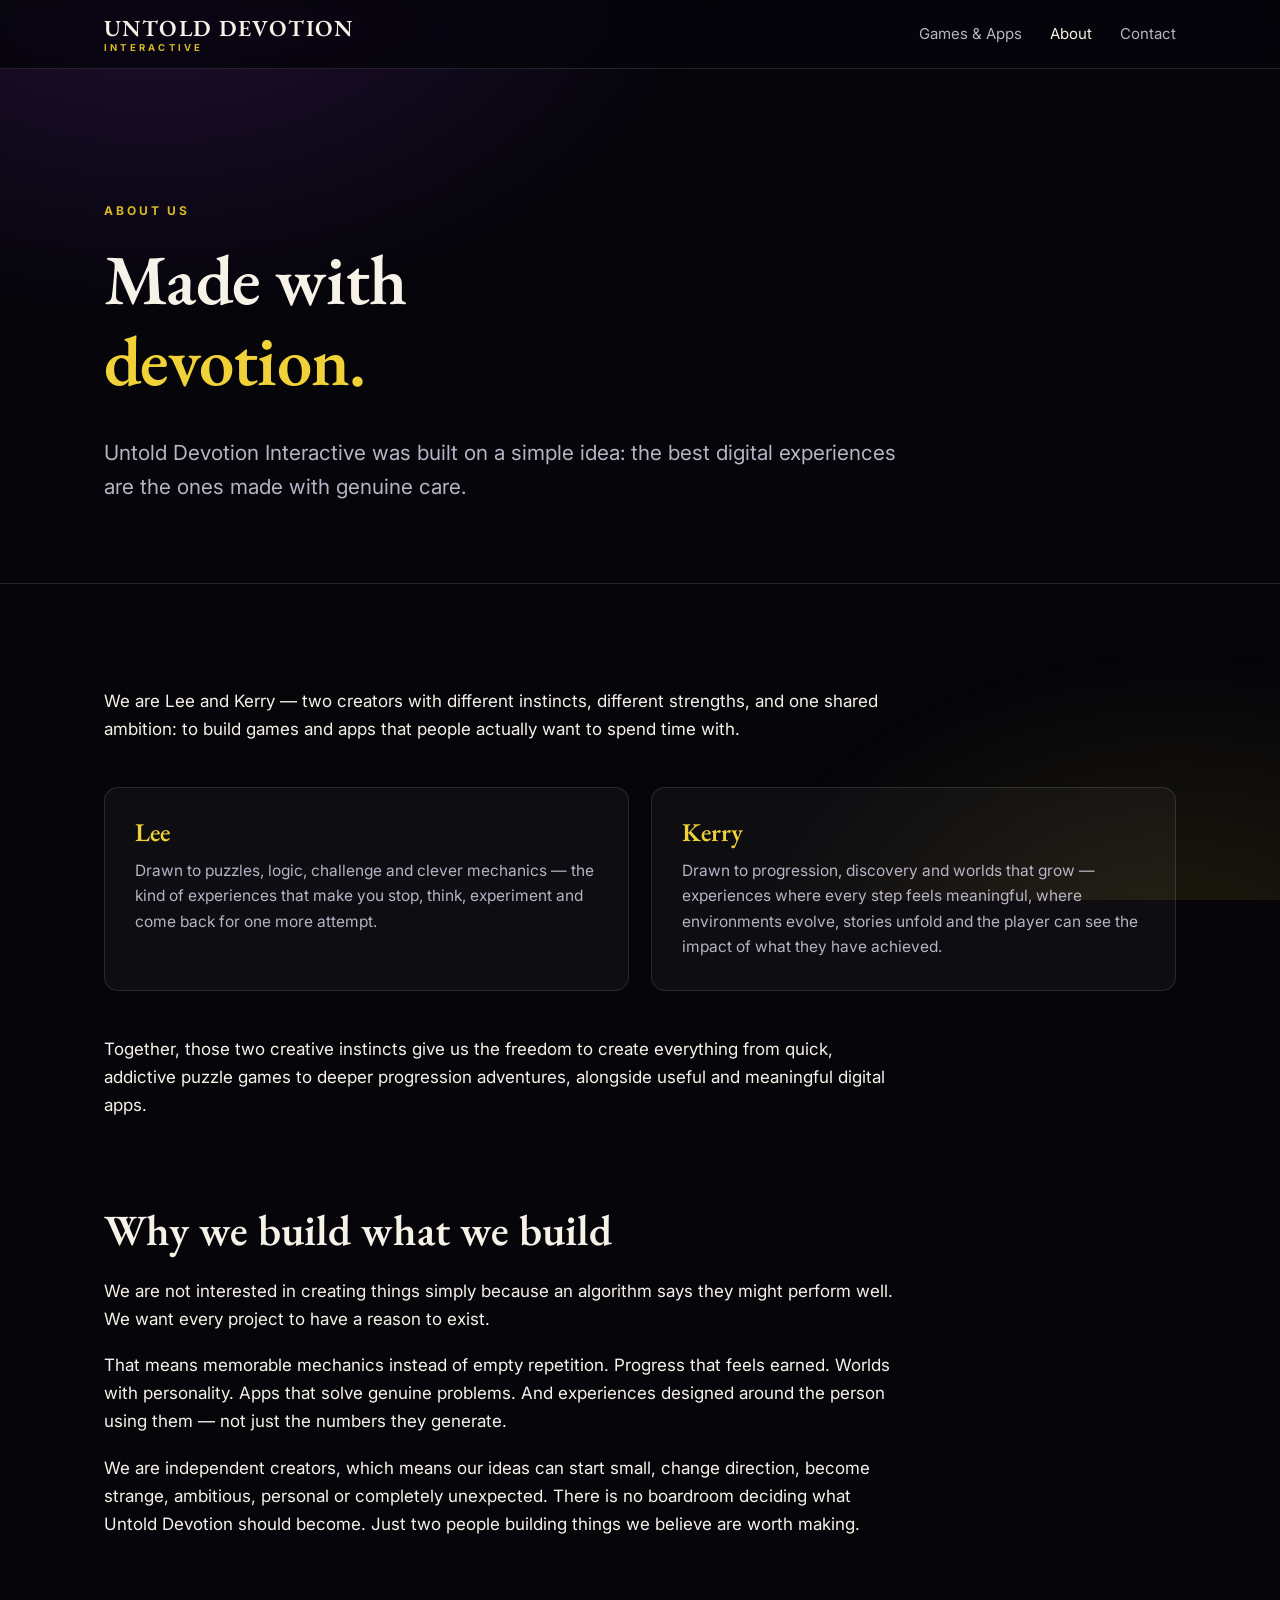
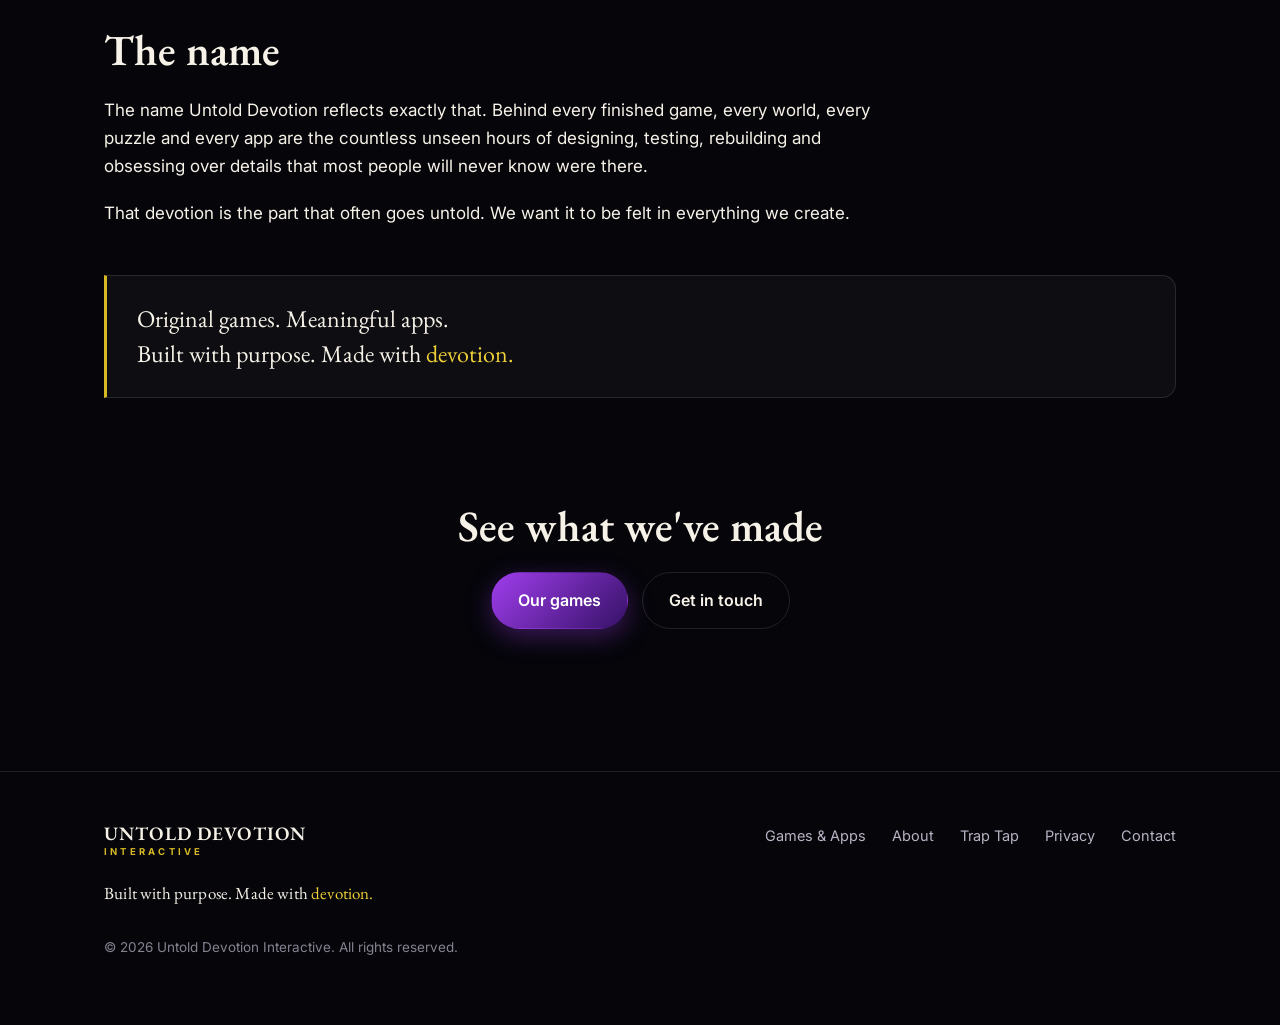
==== commit 5b1a9a77: "update 2" ====
--- a/about/index.html
+++ b/about/index.html
@@ -73,7 +73,7 @@
     </div>
 
     <div class="wrap"><div class="prose">
-      <p>Together, they give us the freedom to create everything from quick, addictive puzzle games to deeper progression adventures, alongside useful and meaningful digital apps.</p>
+      <p>Together, those two creative instincts give us the freedom to create everything from quick, addictive puzzle games to deeper progression adventures, alongside useful and meaningful digital apps.</p>
 
       <h2>Why we build what we build</h2>
       <p>We are not interested in creating things simply because an algorithm says they might perform well. We want every project to have a reason to exist.</p>
